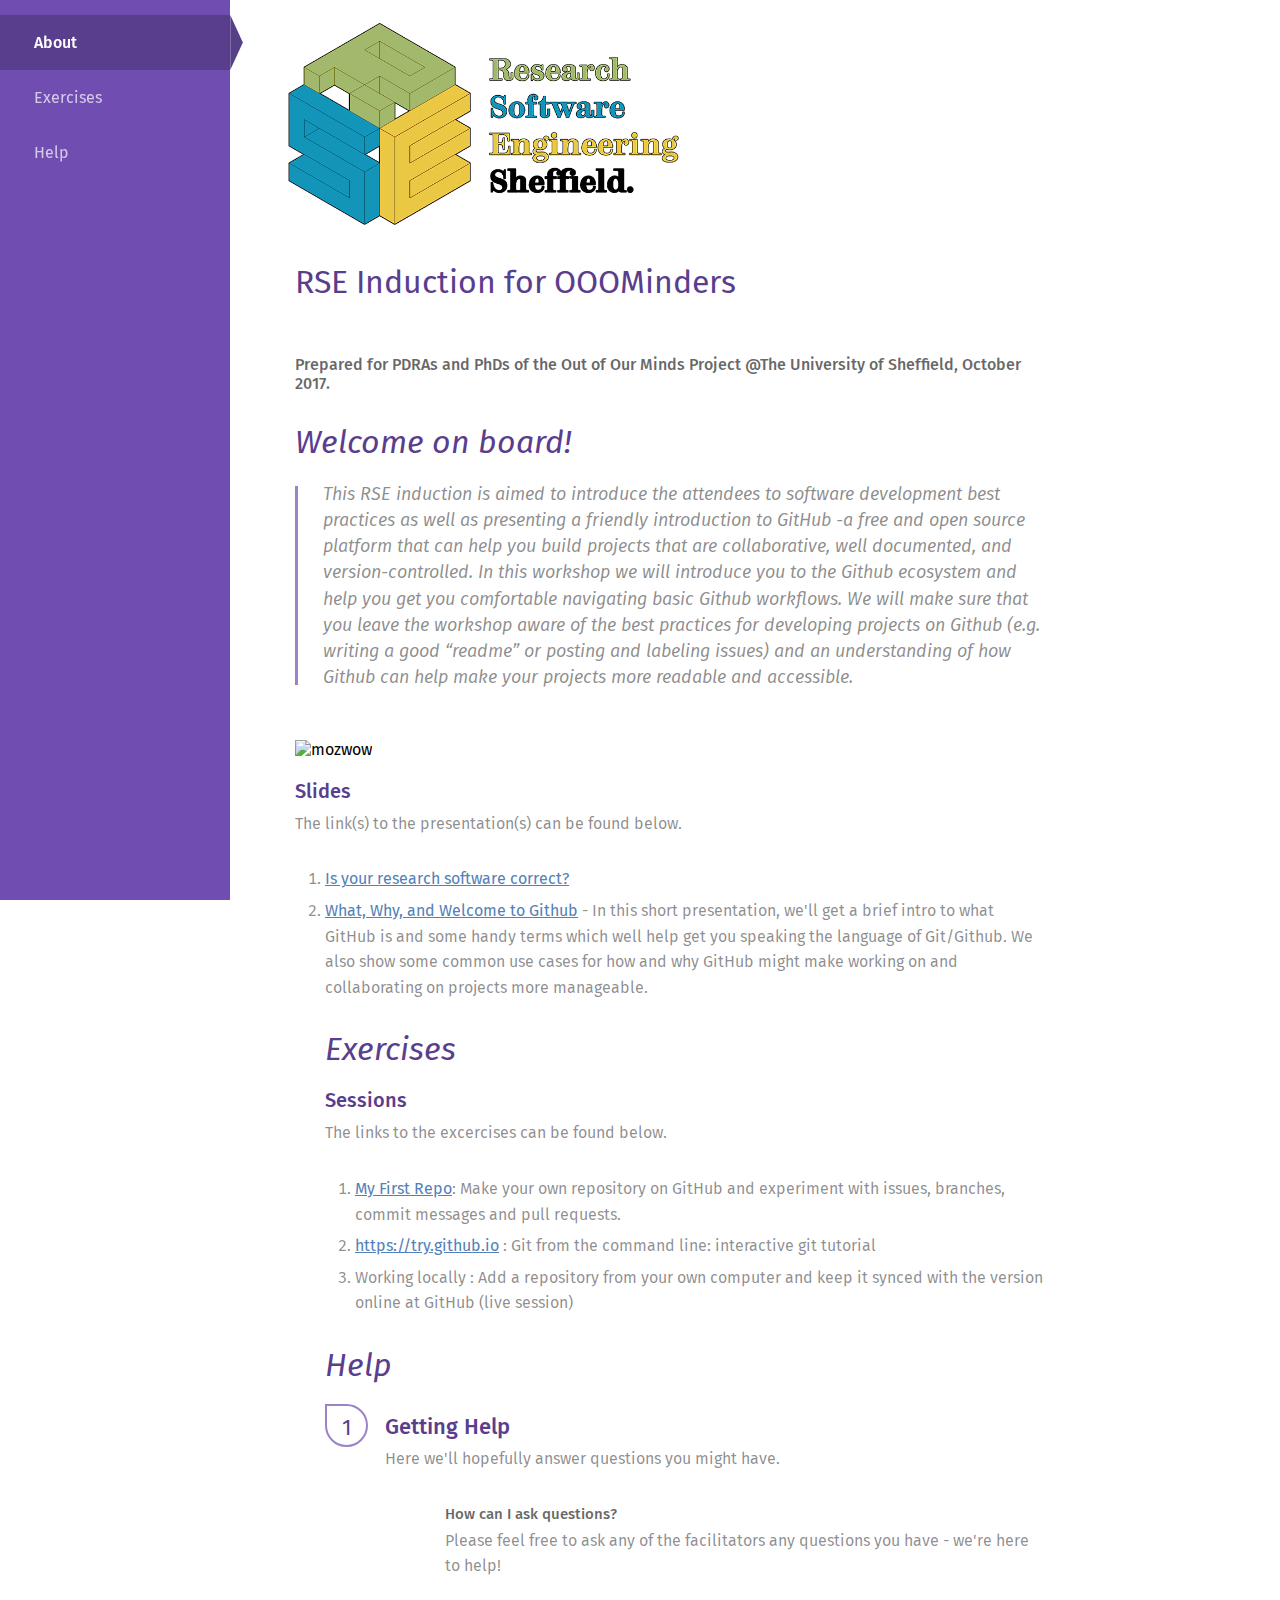
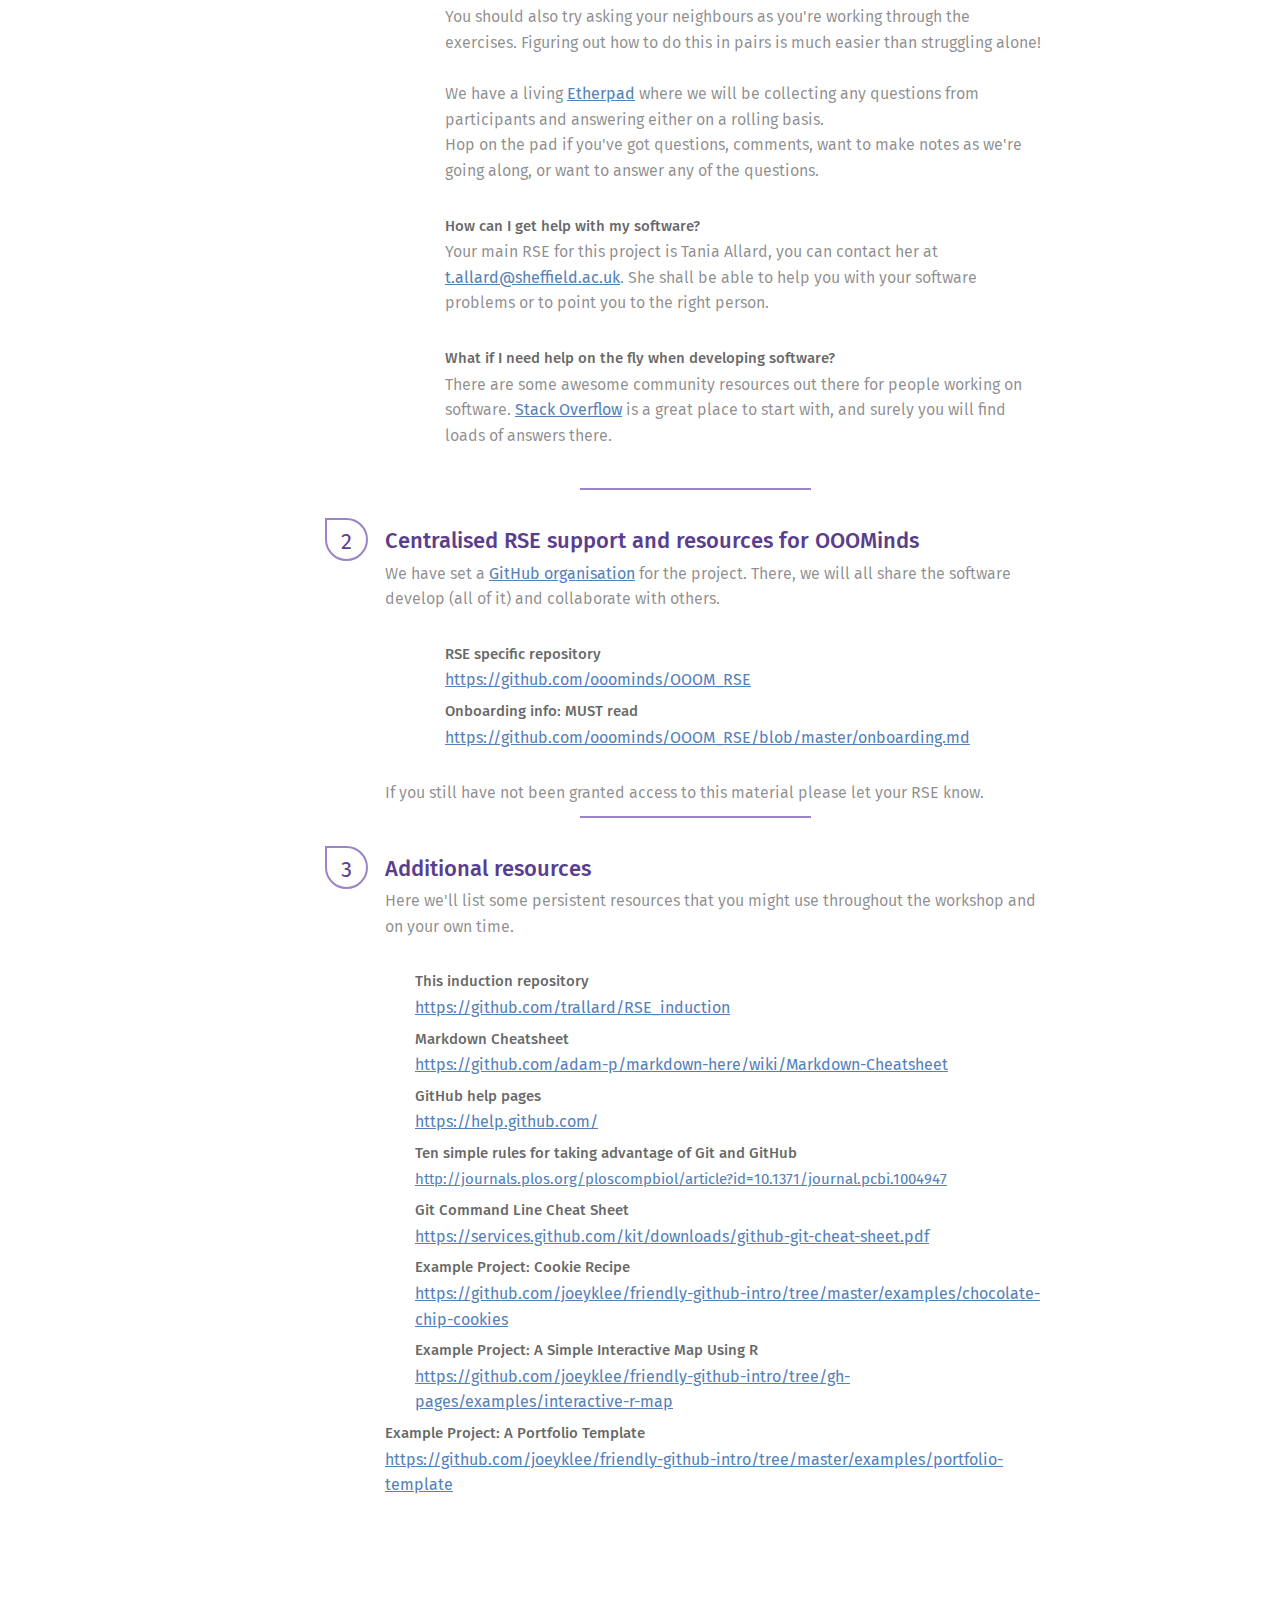
==== index.html @ 146137bc "Added induction content" ====
<!DOCTYPE html>
<html>

<head>
    <title> RSE induction for Out of Our Minds </title>
    <meta charset="utf-8">
    <meta name="viewport" content="width=device-width, initial-scale=1">
    <link href='https://fonts.googleapis.com/css?family=Fira+Sans:400,400italic,500,500italic,700' rel='stylesheet' type='text/css'>
    <link rel="stylesheet" href="https://maxcdn.bootstrapcdn.com/font-awesome/4.5.0/css/font-awesome.min.css">
    <link rel="stylesheet" href="assets/css/style.css">
    <link rel="icon" type="image/ico" href="https://mozillascience.org/img/favicon.ico">
    <script src="https://code.jquery.com/jquery-2.1.4.min.js" type="text/javascript" charset="utf-8"></script>
    <script src="assets/javascript/script.js" type="text/javascript" charset="utf-8"></script>
</head>

<body>
    <aside>
        <div class="image">

        </div>
        <nav>
            <a class="selected" href="#about"> About </a>
            <a href="#exercises"> Exercises</a>
            <a href="#help">Help</a>
        </nav>
    </aside>

    <article>
        <div class="logo">
            <a href="http://rse.shef.ac.uk" title="RSE Sheffield"
            target="_blank">
                <img src="assets/images/rse-sheffield-logo.png" width="400px"/>
            </a>
        </div>
        <br/>
        <h1 id='about'> RSE Induction for OOOMinders </h1>
        <br>
        <strong> Prepared for PDRAs and PhDs of the Out of Our Minds Project
          @The University of Sheffield, October 2017.
        </strong>

        <h2> Welcome on board! </h2>
        <div class="meta-information">
            <p class="summary">
                This RSE induction is aimed to introduce the attendees to
                software development best practices as well as presenting a
                friendly introduction to GitHub -a free and open source
                platform that can help you build projects that are
                collaborative, well documented, and version-controlled.
                In this workshop we will introduce you to the Github ecosystem
                and help you get you comfortable navigating basic Github
                workflows. We will make sure that you leave the workshop
                aware of the best practices for developing projects on Github
                (e.g. writing a good “readme” or posting and labeling issues)
                and an understanding of how Github can help make your projects
                more readable and accessible.
            </p>
        </div>

        <div class="image">
            <img src="http://i.imgur.com/CfugmWx.png" alt="mozwow" height="90" width="770">
        </div>

        <!--Links to talks-->
        <h3 id='Slides'> Slides </h3>
        <p>
            The link(s) to the presentation(s) can be found below.
        </p>
        <ol>
            <li><strong><a href="http://mikecroucher.github.io/MLPM_talk/" target="_blank">
            Is your research software correct?</a></strong></li>
            <li><strong><a href="http://bitsandchips.me/RSE_induction/Git_intro.html"
              target="blank">What, Why, and Welcome to Github</a></strong> - In this short presentation, we'll get a brief intro to what GitHub is and some handy terms which well help get you speaking the language of Git/Github. We also show some common use cases for how and why GitHub might make working on and collaborating on projects more manageable.</li>

        <h2 id="exercises">Exercises</h2>

        <!-- Links to handouts -->
        <h3>Sessions</h3>
        <p>
          The links to the excercises can be found below.
        </p>
        <ol>
            <li><a href="guides/firstrepo/" target="blank">My First Repo</a>: Make your own repository on GitHub and experiment with issues, branches,
              commit messages and pull requests.</li>
            <li><a href="https://try.github.io/levels/1/challenges/5" target="_blank">
              https://try.github.io</a>
              : Git from the command line: interactive git tutorial</li>
              <li> Working locally : Add a repository from your own computer and keep it
                synced with the version online at GitHub (live session)</li>
            </ol>

        <h2 id="help">Help</h2>
        <ol class="steps">
            <!-- Step 1 -->
            <li>
                <h1>Getting Help</h1>
                <p>
                    Here we'll hopefully answer questions you might have.
                </p>
                <ul>
                    <li>

                      <h2> How can I ask questions?</h2>
                      <p> Please feel free to ask any of the facilitators any
                      questions you have - we're here to help!
                      <br> <br>
                      You should also try asking your neighbours as you're
                      working through the exercises. Figuring out how to do
                      this in pairs is much easier than struggling alone!

                      <br><br>
                      We have a living
                      <a href="https://etherpad.wikimedia.org/p/RSEinduction_OOOMinds">
                        Etherpad</a> where we will be collecting
                      any questions from participants and answering either on
                      a rolling basis.
                      <br>
                      Hop on the pad if you've got questions, comments,
                      want to make notes as we're going along, or want to
                      answer any of the questions.</p>

                      <h2> How can I get help with my software? </h2>
                      <p> Your main RSE for this project is Tania Allard, you
                      can contact her at <a href="mailto:t.allard@sheffield.ac.uk">
                      t.allard@sheffield.ac.uk</a>.
                      She shall be able to help you with your software problems
                      or to point you to the right person.
                    </p>

                    <h2>What if I need help on the fly when developing software?</h2>
                    <p>There are some awesome community resources out there
                    for people working on software. <a href="https://stackoverflow.com">
                    Stack Overflow</a> is a great place to start with, and surely
                    you will find loads of answers there.
                  </p>
                    </li>
                </ul>
            </li>

            <!--Step 2-->
            <li>
              <h1> Centralised RSE support and resources for OOOMinds</h1>
              <p>
                We have set a <a href="https://github.com/ooominds"> GitHub
                  organisation</a>
                for the project. There, we will all share the software develop
                (all of it) and collaborate with others.
              </p>

              <ul>
                <li> <h2> RSE specific repository </h2>
                  <a href="https://github.com/ooominds/OOOM_RSE">
                    https://github.com/ooominds/OOOM_RSE</a>
                </li>
                <li> <h2> Onboarding info: MUST read </h2>
                  <a href="https://github.com/ooominds/OOOM_RSE/blob/master/onboarding.md">
                    https://github.com/ooominds/OOOM_RSE/blob/master/onboarding.md</a>
                </li>
              </ul>

              If you still have not been granted access to this material please
              let your RSE know.

            </li>
            <!-- Step 3 -->
            <li>
                <h1> Additional resources </h1>
                <p>
                    Here we'll list some persistent resources that you might
                    use throughout the workshop and on your own time.
                </p>
                <ul>
                    <li>
                        <h2>This induction repository</h2>
                        <p><a href="https://github.com/trallard/RSE_induction">
                          https://github.com/trallard/RSE_induction</a></p>
                    </li>

                    <li>
                        <h2>Markdown Cheatsheet</h2>
                        <p><a href=" https://github.com/adam-p/markdown-here/wiki/Markdown-Cheatsheet"> https://github.com/adam-p/markdown-here/wiki/Markdown-Cheatsheet</a></p>
                    </li>
                    <li>
                      <h2>GitHub help pages</h2>
                      <p><a href="https://help.github.com/">https://help.github.com/</a></p>
                    </li>
                    <li>
                      <h2>Ten simple rules for taking advantage of Git and GitHub
                      <a href="http://journals.plos.org/ploscompbiol/article?id=10.1371/journal.pcbi.1004947">
                      http://journals.plos.org/ploscompbiol/article?id=10.1371/journal.pcbi.1004947</a></h2>
                    </li>
                    <li>
                      <h2> Git Command Line Cheat Sheet </h2>
                      <a href="https://services.github.com/kit/downloads/github-git-cheat-sheet.pdf">
                      https://services.github.com/kit/downloads/github-git-cheat-sheet.pdf</a>
                    </li>
                    <li>
                        <h2>Example Project: Cookie Recipe</h2>
                        <p><a href="https://github.com/joeyklee/friendly-github-intro/tree/master/examples/chocolate-chip-cookies">https://github.com/joeyklee/friendly-github-intro/tree/master/examples/chocolate-chip-cookies</a></p>
                    </li>
                    <li>
                        <h2>Example Project: A Simple Interactive Map Using R</h2>
                        <p><a href="https://github.com/joeyklee/friendly-github-intro/tree/gh-pages/examples/interactive-r-map">
                          https://github.com/joeyklee/friendly-github-intro/tree/gh-pages/examples/interactive-r-map</a></p>
                    </li>
                    <li>
                        <h2>Example Project: A Portfolio Template</h2>
                        <p><a href="https://github.com/joeyklee/friendly-github-intro/tree/master/examples/portfolio-template">
                          https://github.com/joeyklee/friendly-github-intro/tree/master/examples/portfolio-template</a></p>
                    </li>
                </ul>
        </ol>
        <!-- <h2 id="glossary">Glossary</h2>
        <section class="glossary">
            <section class="term">
                <h3>Open Science</h3>
                <p>
                    ...
                </p>
            </section>
            <section class="term">
                <h3>Open Access</h3>
                <p>
                    ...
                </p>
            </section>
        </section> -->
        <!-- <h2 id="survey">Surveys</h2>
        <ul>
            <li>
                <h3>Pre Workshop Survey</h3>
                <p><a href="----">Please fill out this survey so we can have a baseline understanding of who you are and how we can tailor the workshop to your interests.</a></p>
            </li>
            <li>
                <h3>Post Workshop Survey</h3>
                <p><a href="---">Please fill out this survey so we can help make this workshop better!</a></p>
            </li>
        </ul> -->

        </li>
        </ol>
    </article>
</body>

</html>
---- assets/css/style.css ----
body {
  font-family: "Fira Sans", "Helvetica Neue", Helvetica, Arial, sans-serif;
  font-size: 16px;
  padding: 0;
  margin: 0;
}
body * {
  padding: 0;
  margin: 0;
  font-size: inherit;
  font-weight: 400;
}
h1 {
  font-size: 32px;
  margin: 0 0 35px 0;
  color: #5a3e8e;
  position: relative;
  line-height: 120%;
}
h2 {
  font-size: 32px;
  font-style: italic;
  color: #5a3e8e;
  margin: 30px 0 20px 0;
}
h3 {
  color: #5a3e8e;
  font-size: 20px;
  font-weight: 500;
  margin: 20px 0 8px 0;
}
h4 {
  color: rgba(0, 0, 0, 0.6);
  margin: 0 0 10px 0;
  font-size: 18px;
}
p,
li {
  color: rgba(0, 0, 0, 0.45);
  line-height: 160%;
}
ul,
ol {
  margin: 0 0 30px 0;
  margin-left: 30px;
}
ul li,
ol li {
  margin-bottom: 6px;
}
ul li {
  list-style-type: none;
  position: relative;
  margin-left: 30px;
}
ul li:before {
  content: ".";
  position: absolute;
  left: -15px;
  font-weight: 700;
  color: inherit;
  font-size: 25px;
  top: -6px;
}
strong {
  font-weight: 500;
  color: rgba(0, 0, 0, 0.6);
}
p {
  margin: 0 0 30px 0;
}
a {
  color: #5381B9;
  transition: background 0.05s ease-out;
}
a:hover {
  background: #ebf1f7;
}
article {
  max-width: 750px;
  min-width: 500px;
  position: relative;
  padding: 20px 0 40px 295px;
  margin-right: 55px;
  z-index: 1;
}
.logo {
  position: relative;
  left: -12px;
  width: 175px;
  margin-bottom: 10px;
}
.logo a:hover {
  background: none;
  opacity: .8;
}
.example {
  display: flex;
  margin: 35px 0 40px 0;
  background: #e2dcef;
  color: #5a3e8e;
  padding: 30px 35px;
}
.example .title {
  flex: 1;
  color: inherit;
}
.example .title h1 {
  width: 100%;
  padding: 0 0 2px 0;
  font-size: 20px;
  font-style: italic;
  position: relative;
  top: 3px;
  color: inherit;
}
.example .content {
  flex: 2;
  color: inherit;
  position: relative;
  padding-left: 22px;
}
.example .content:after {
  content: "";
  width: 2px;
  left: -2px;
  top: 4px;
  height: calc(100% - 8px);
  position: absolute;
  background: #9b83c8;
}
.example .content p:last-child {
  margin: 0;
}
.example .content * {
  color: inherit;
}
.meta-information {
  display: flex;
  margin: 0 -20px 50px -20px;
}
.meta-information .summary,
.meta-information .details {
  margin: 0 20px;
}
.meta-information .summary {
  flex: 2;
  font-size: 18px;
  line-height: 145%;
  padding: 0 0 0 28px;
  font-style: italic;
  position: relative;
}
.meta-information .summary:after {
  content: "";
  width: 3px;
  height: calc(100% - 10px);
  left: 0;
  top: 5px;
  position: absolute;
  background: #9b83c8;
}
.meta-information .details {
  flex: 1;
}
.meta-information .details time,
.meta-information .details .difficulty {
  color: #5a3e8e;
  font-weight: 700;
  margin-bottom: 3px;
  display: block;
}
.meta-information .details time:before {
  content: "\f017";
  font-family: FontAwesome;
  margin-right: 6px;
}
.meta-information .details .difficulty:before {
  content: "\f007";
  font-family: FontAwesome;
  margin-right: 6px;
}
.presentation-details {
  display: flex;
  margin: 0 -20px 35px -20px;
}
.presentation-details section {
  flex: 1;
  margin: 0 20px;
}
.presentation-details section :last-child {
  margin-bottom: 0;
}
aside {
  background: #704eb1;
  position: fixed;
  height: 100vh;
  width: 230px;
  top: 0;
  z-index: 2;
}
aside .image {
  position: relative;
}
aside .image img {
  width: calc(100% - 20px);
}
/* Left-side Navigation */
nav {
  padding: 0;
  margin: 15px 0 80px 0;
  list-style-type: none;
  position: relative;
}
nav a {
  display: block;
  position: relative;
  text-decoration: none;
  color: rgba(255, 255, 255, 0.7);
  padding: 18px 34px;
  transition: background 0.05s ease-out;
}
nav a.selected,
nav a.selected:hover {
  background: #5a3e8e;
  color: white;
  font-weight: 500;
}
nav a:hover {
  background: #65469f;
  color: #ffffff;
}
nav a:after {
  content: "";
  background: url(../images/nav-selected-indicator.svg);
  background-position: top left;
  background-repeat: no-repeat;
  background-size: contain;
  height: 100%;
  width: 20px;
  position: absolute;
  top: 0;
  right: 0;
  opacity: 0;
  transition: all 0.075s ease-out;
}
nav a.selected {
  color: #ffffff;
}
nav a.selected:after {
  opacity: 1;
  right: -20px;
}
/*The steps to complete list*/
.steps {
  margin: 30px 0 50px 0;
  padding: 0 0 0 60px;
}
.steps h1 {
  font-weight: 500;
  font-size: 22px;
  margin: 0 0 6px 0;
  padding: 0;
  color: #5a3e8e;
}
.steps time {
  margin: 0 0 10px 0;
  display: block;
  color: rgba(0, 0, 0, 0.45);
  font-weight: 500;
}
.steps time:before {
  content: "\f017";
  font-family: FontAwesome;
  margin-right: 6px;
  color: rgba(0, 0, 0, 0.25);
}
.steps > ol {
  padding: 0;
}
.steps > li {
  list-style-type: none;
  position: relative;
  padding: 0 0 10px 0;
  margin: 0 0 40px 0;
}
.steps > li:not(:last-child):after {
  content: "";
  position: absolute;
  bottom: -2px;
  height: 2px;
  background: #9b83c8;
  width: 35%;
  left: calc(22% + 50px);
}
.steps > li:last-child {
  border: none;
  margin: 0;
}
.steps > li:last-child :last-child {
  margin: 0;
}
.steps > li:before {
  position: absolute;
  left: -60px;
  top: -10px;
  font-weight: 400;
  font-size: 22px;
  color: #5a3e8e;
  border: solid 2px #9b83c8;
  height: 43px;
  width: 43px;
  text-align: center;
  box-sizing: border-box;
  padding-top: 9px;
  border-radius: 0 50% 50% 50%;
}
.steps > li:nth-child(1):before {
  content: ' 1 ';
}
.steps > li:nth-child(2):before {
  content: ' 2 ';
}
.steps > li:nth-child(3):before {
  content: ' 3 ';
}
.steps > li:nth-child(4):before {
  content: ' 4 ';
}
.steps > li:nth-child(5):before {
  content: ' 5 ';
}
.steps > li:nth-child(6):before {
  content: ' 6 ';
}
.steps > li:nth-child(7):before {
  content: ' 7 ';
}
.steps > li:nth-child(8):before {
  content: ' 8 ';
}
.steps > li:nth-child(9):before {
  content: ' 9 ';
}
.steps > li:nth-child(10):before {
  content: ' 10 ';
}
.steps ul,
.steps ol {
  padding: 0;
}
.steps ul li,
.steps ol li {
  list-style-type: none;
}
.steps ul li:before,
.steps ol li:before {
  display: none;
}
.steps ul li h2,
.steps ol li h2 {
  font-size: 15px;
  color: rgba(0, 0, 0, 0.6);
  font-style: normal;
  font-weight: 500;
  margin: 0;
}
.glossary {
  -webkit-column-count: 2;
  -moz-column-count: 2;
  column-count: 2;
  -webkit-column-gap: 30px;
  -moz-column-gap: 30px;
  column-gap: 30px;
  margin: 0 0 40px 0;
}
.glossary .term {
  -webkit-column-break-inside: avoid;
  column-break-inside: avoid;
  display: table;
}
.glossary .term h3 {
  font-weight: 500;
  font-size: 16px;
  color: rgba(0, 0, 0, 0.6);
  margin: 0;
}
.glossary .term p {
  margin-bottom: 20px;
  margin-left: 15px;
}
.resources {
  -webkit-column-count: 2;
  -moz-column-count: 2;
  column-count: 2;
  -webkit-column-gap: 30px;
  -moz-column-gap: 30px;
  column-gap: 30px;
  padding-bottom: 30px;
}
.resources .resource {
  -webkit-column-break-inside: avoid;
  break-inside: avoid;
  padding-bottom: 25px;
}
.resources .resource h4 {
  margin: 0;
  padding: 0;
  font-size: 15px;
  font-weight: 500;
  line-height: 17px;
}
.resources .resource p {
  margin: 10px 0 0 0;
}
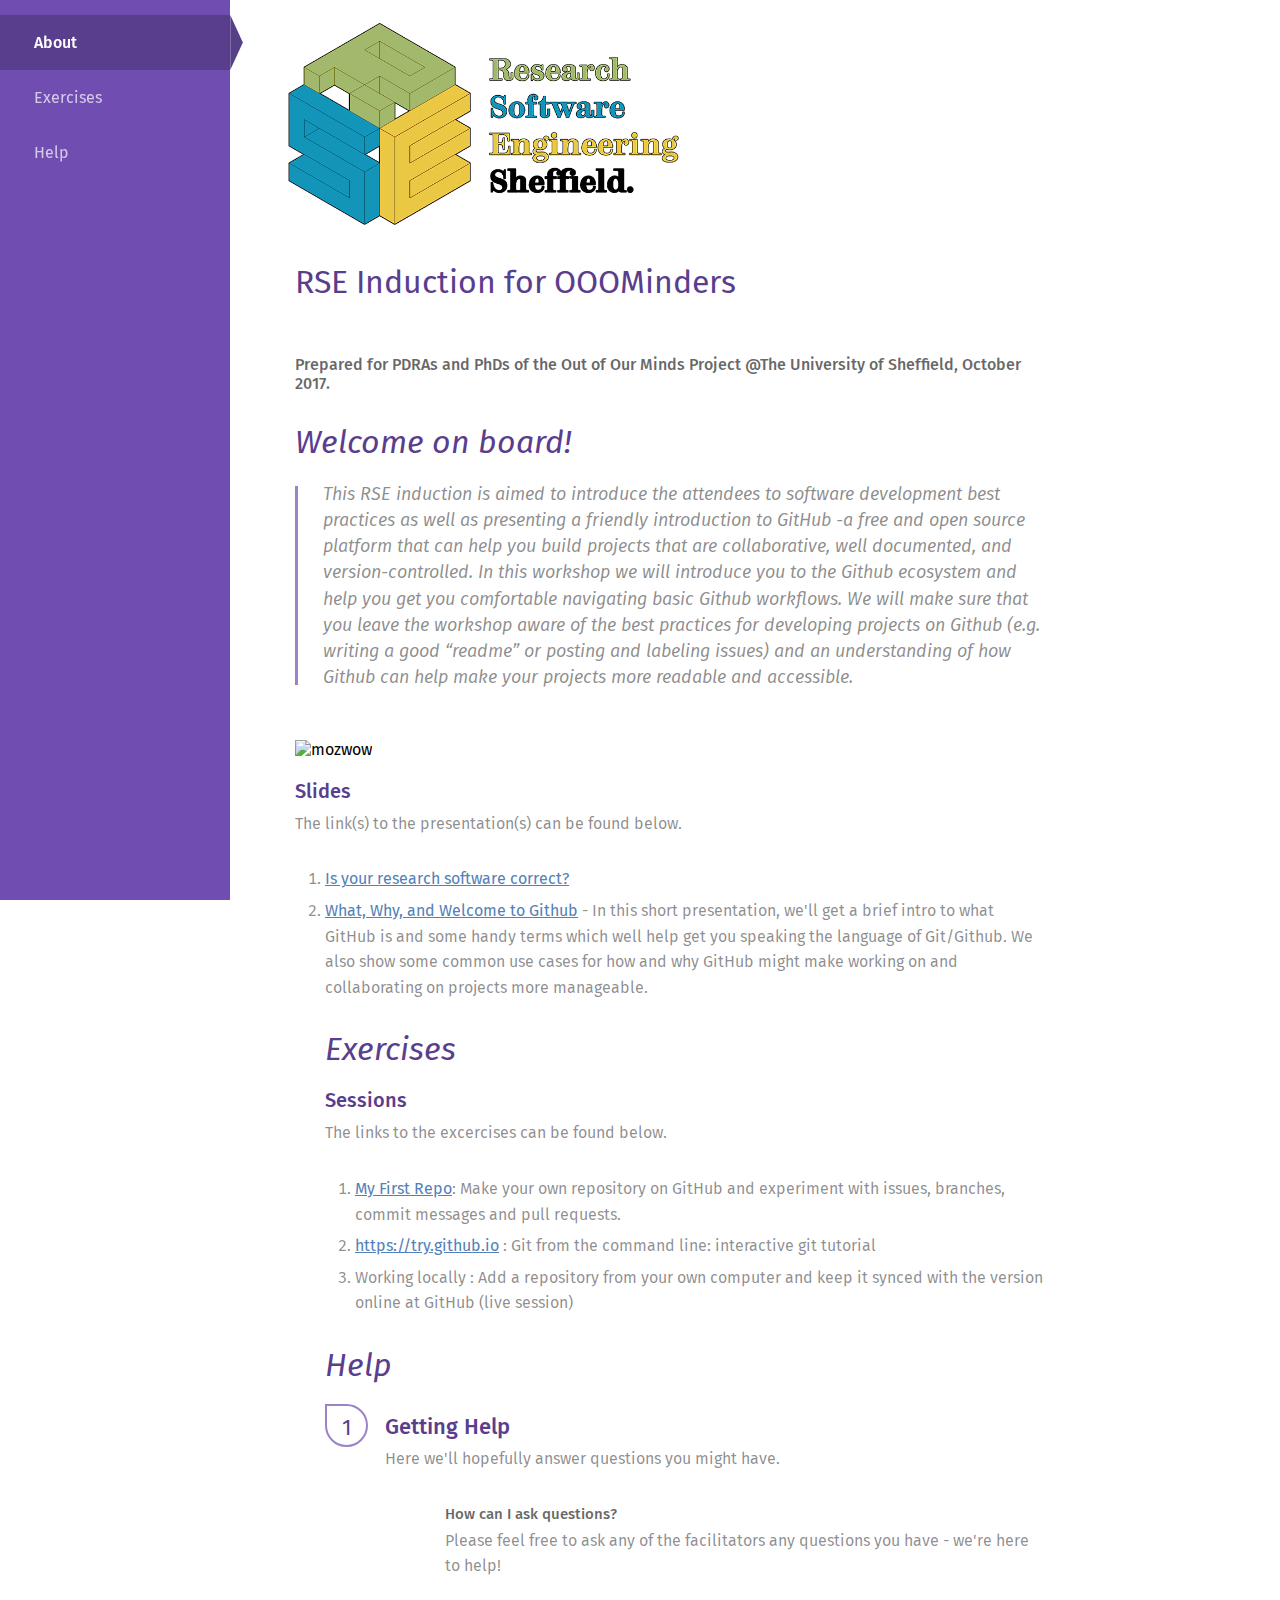
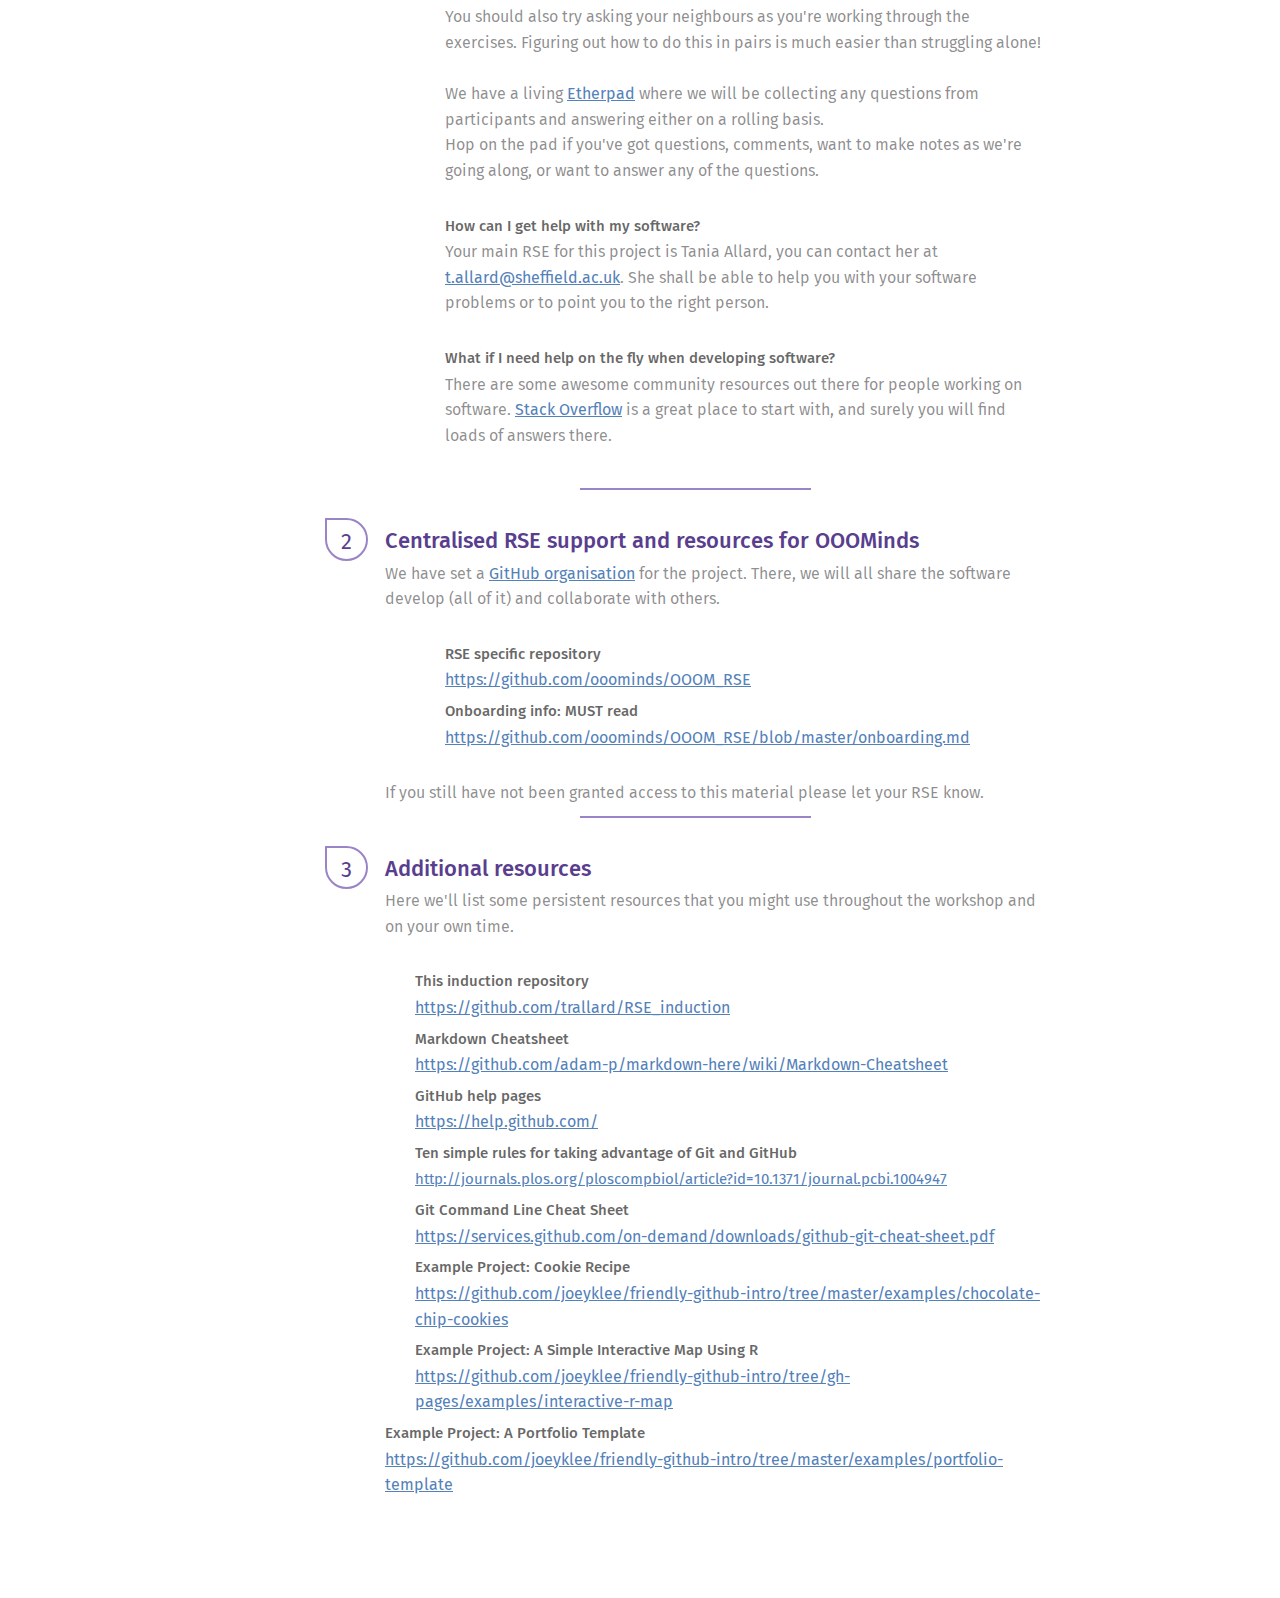
==== commit 28c002fa: "Fixed broken link" ====
--- a/index.html
+++ b/index.html
@@ -110,7 +110,7 @@
 
                       <br><br>
                       We have a living
-                      <a href="https://etherpad.wikimedia.org/p/RSEinduction_OOOMinds">
+                      <a href="https://etherpad.wikimedia.org/p/RSEinduction_OOOMinds" target='blank'>
                         Etherpad</a> where we will be collecting
                       any questions from participants and answering either on
                       a rolling basis.
@@ -191,8 +191,8 @@
                     </li>
                     <li>
                       <h2> Git Command Line Cheat Sheet </h2>
-                      <a href="https://services.github.com/kit/downloads/github-git-cheat-sheet.pdf">
-                      https://services.github.com/kit/downloads/github-git-cheat-sheet.pdf</a>
+                      <a href="https://services.github.com/on-demand/downloads/github-git-cheat-sheet.pdf">
+                      https://services.github.com/on-demand/downloads/github-git-cheat-sheet.pdf</a>
                     </li>
                     <li>
                         <h2>Example Project: Cookie Recipe</h2>
